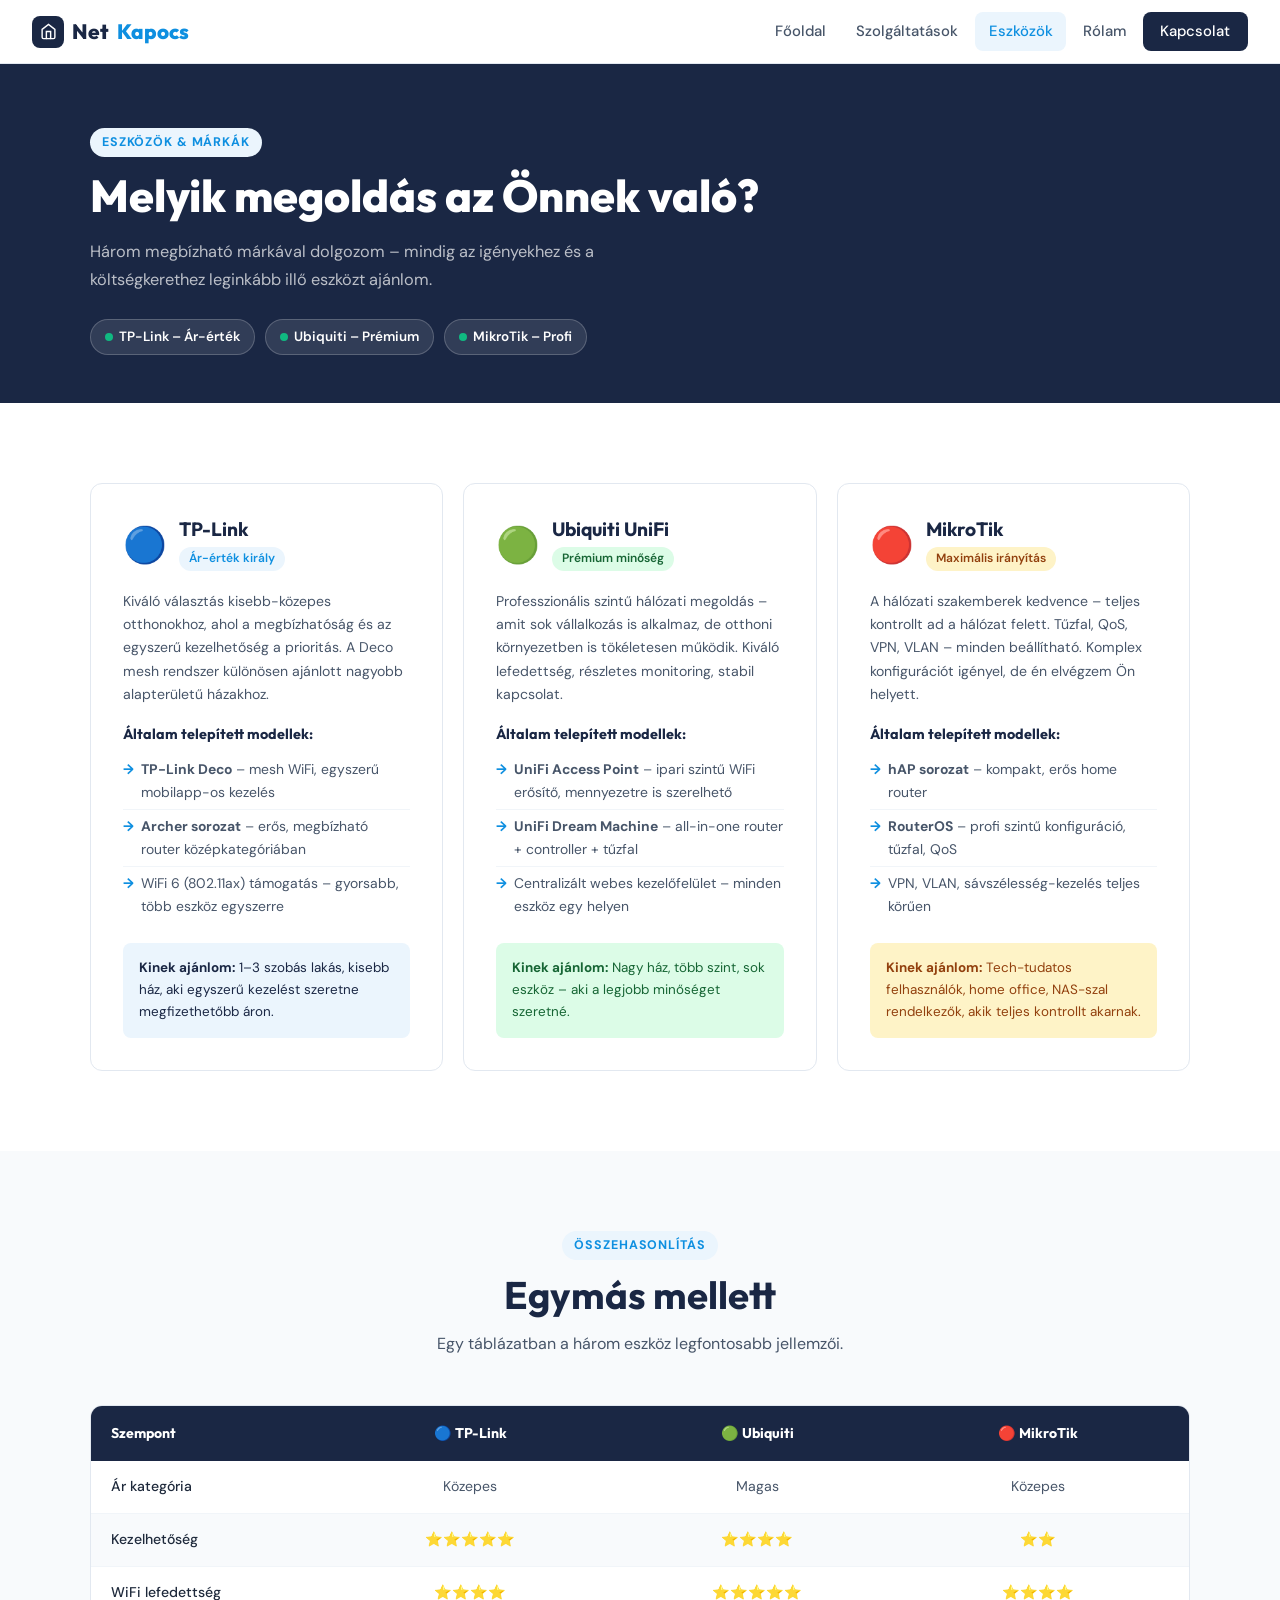
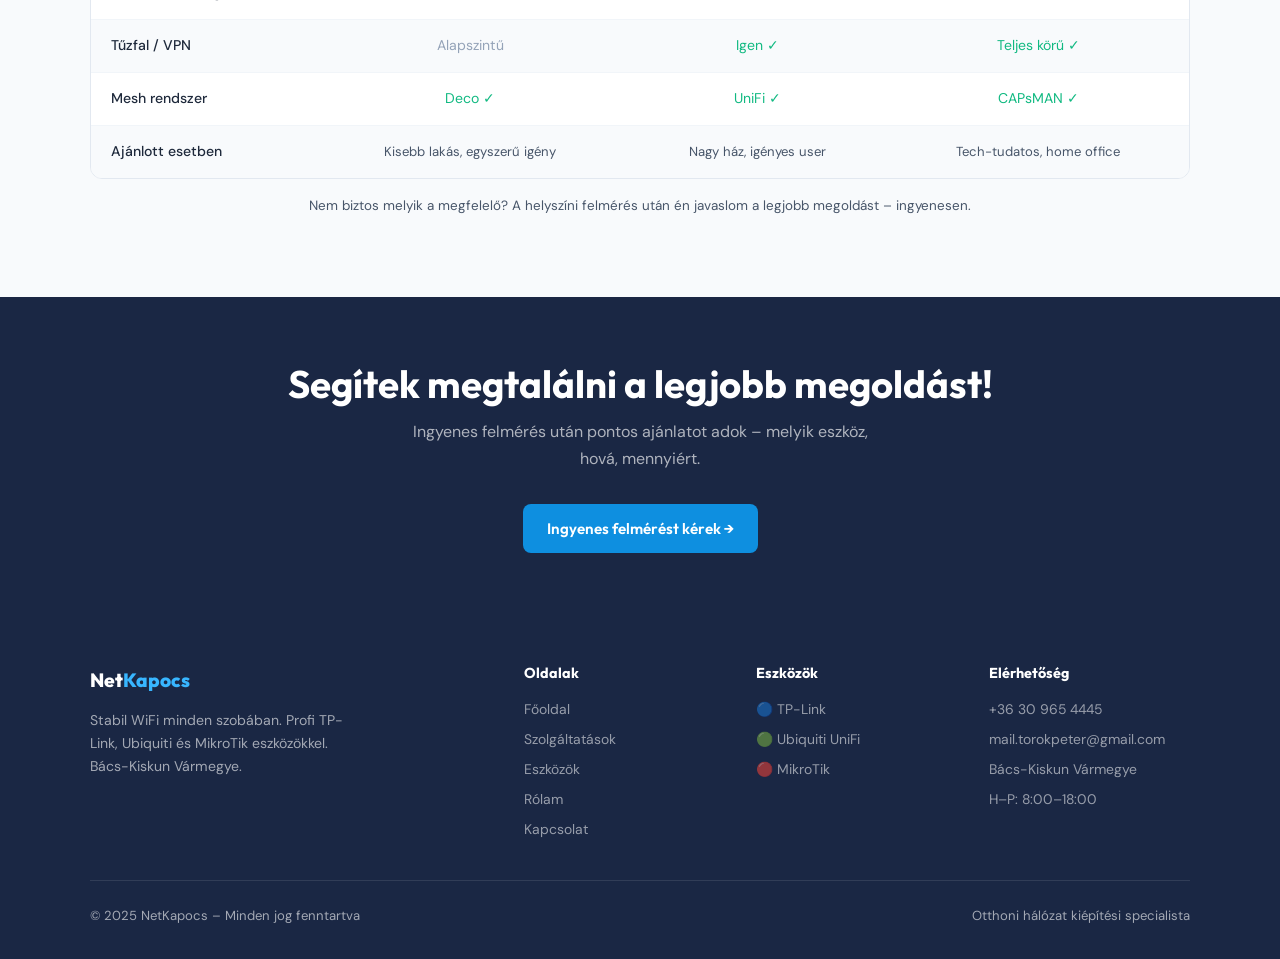
==== eszkozok.html @ ad544e4f "new file:   eszkozok.html 	modified:   index.html 	new file:   kapcsolat.html 	new file:   rolam.htm" ====
<!DOCTYPE html>
<html lang="hu">
<head>
<meta charset="UTF-8">
<meta name="viewport" content="width=device-width, initial-scale=1.0">
<title>Eszközök – NetKapocs</title>
<link rel="preconnect" href="https://fonts.googleapis.com">
<link href="https://fonts.googleapis.com/css2?family=Outfit:wght@400;500;600;700;800&family=DM+Sans:ital,wght@0,400;0,500;1,400&display=swap" rel="stylesheet">
<link rel="stylesheet" href="style.css">
</head>
<body>

<!-- NAVBAR -->
<nav id="mainNav">
  <a class="logo" href="index.html">
    <div class="logo-icon">
      <svg viewBox="0 0 24 24"><path d="M3 9l9-7 9 7v11a2 2 0 01-2 2H5a2 2 0 01-2-2z"/><polyline points="9 22 9 12 15 12 15 22"/></svg>
    </div>
    Net<span>Kapocs</span>
  </a>
  <ul class="nav-links" id="navLinks">
    <li><a href="index.html">Főoldal</a></li>
    <li><a href="szolgaltatasok.html">Szolgáltatások</a></li>
    <li><a href="eszkozok.html" class="active">Eszközök</a></li>
    <li><a href="rolam.html">Rólam</a></li>
    <li><a href="kapcsolat.html" class="nav-cta">Kapcsolat</a></li>
  </ul>
  <button class="hamburger" id="hamburger" onclick="toggleMenu()" aria-label="Menü">
    <span></span><span></span><span></span>
  </button>
</nav>

<!-- PAGE HEADER -->
<div style="background:var(--navy);color:white;padding:4rem 2rem 3rem">
  <div style="max-width:1100px;margin:0 auto">
    <div class="section-tag" style="margin-bottom:.8rem">Eszközök &amp; márkák</div>
    <h1 style="color:white;font-size:clamp(2rem,4vw,2.8rem);font-weight:800;margin-bottom:.9rem">Melyik megoldás az Önnek való?</h1>
    <p style="color:rgba(255,255,255,0.7);max-width:580px;font-size:1.02rem;line-height:1.75">Három megbízható márkával dolgozom – mindig az igényekhez és a költségkerethez leginkább illő eszközt ajánlom.</p>
    <div style="display:flex;gap:10px;flex-wrap:wrap;margin-top:1.5rem">
      <div style="display:inline-flex;align-items:center;gap:6px;background:rgba(255,255,255,0.1);border:1px solid rgba(255,255,255,0.2);color:white;font-size:.84rem;font-weight:600;padding:6px 14px;border-radius:100px">
        <span style="width:8px;height:8px;background:#10B981;border-radius:50%;display:inline-block"></span>TP-Link – Ár-érték
      </div>
      <div style="display:inline-flex;align-items:center;gap:6px;background:rgba(255,255,255,0.1);border:1px solid rgba(255,255,255,0.2);color:white;font-size:.84rem;font-weight:600;padding:6px 14px;border-radius:100px">
        <span style="width:8px;height:8px;background:#10B981;border-radius:50%;display:inline-block"></span>Ubiquiti – Prémium
      </div>
      <div style="display:inline-flex;align-items:center;gap:6px;background:rgba(255,255,255,0.1);border:1px solid rgba(255,255,255,0.2);color:white;font-size:.84rem;font-weight:600;padding:6px 14px;border-radius:100px">
        <span style="width:8px;height:8px;background:#10B981;border-radius:50%;display:inline-block"></span>MikroTik – Profi
      </div>
    </div>
  </div>
</div>

<!-- DEVICE CARDS -->
<section class="section section-alt">
  <div class="section-inner">
    <div class="expertise-grid">

      <!-- TP-LINK -->
      <div style="background:white;border:1.5px solid var(--gray-200);border-radius:var(--radius);padding:2rem;transition:all .2s">
        <div style="display:flex;align-items:center;gap:12px;margin-bottom:1rem">
          <div style="font-size:2.2rem">🔵</div>
          <div>
            <h3 style="font-size:1.2rem;margin-bottom:3px">TP-Link</h3>
            <span class="badge badge-blue">Ár-érték király</span>
          </div>
        </div>
        <p style="font-size:.88rem;color:var(--gray-600);line-height:1.65;margin-bottom:1.25rem">Kiváló választás kisebb-közepes otthonokhoz, ahol a megbízhatóság és az egyszerű kezelhetőség a prioritás. A Deco mesh rendszer különösen ajánlott nagyobb alapterületű házakhoz.</p>
        <h4 style="font-size:.9rem;margin-bottom:.6rem;color:var(--navy)">Általam telepített modellek:</h4>
        <ul class="detail-list">
          <li><strong>TP-Link Deco</strong> – mesh WiFi, egyszerű mobilapp-os kezelés</li>
          <li><strong>Archer sorozat</strong> – erős, megbízható router középkategóriában</li>
          <li>WiFi 6 (802.11ax) támogatás – gyorsabb, több eszköz egyszerre</li>
        </ul>
        <div style="margin-top:1.25rem;background:var(--blue-pale);border-radius:8px;padding:.9rem 1rem;font-size:.84rem;color:var(--navy)">
          <strong>Kinek ajánlom:</strong> 1–3 szobás lakás, kisebb ház, aki egyszerű kezelést szeretne megfizethetőbb áron.
        </div>
      </div>

      <!-- UBIQUITI -->
      <div style="background:white;border:1.5px solid var(--gray-200);border-radius:var(--radius);padding:2rem;transition:all .2s">
        <div style="display:flex;align-items:center;gap:12px;margin-bottom:1rem">
          <div style="font-size:2.2rem">🟢</div>
          <div>
            <h3 style="font-size:1.2rem;margin-bottom:3px">Ubiquiti UniFi</h3>
            <span class="badge badge-green">Prémium minőség</span>
          </div>
        </div>
        <p style="font-size:.88rem;color:var(--gray-600);line-height:1.65;margin-bottom:1.25rem">Professzionális szintű hálózati megoldás – amit sok vállalkozás is alkalmaz, de otthoni környezetben is tökéletesen működik. Kiváló lefedettség, részletes monitoring, stabil kapcsolat.</p>
        <h4 style="font-size:.9rem;margin-bottom:.6rem;color:var(--navy)">Általam telepített modellek:</h4>
        <ul class="detail-list">
          <li><strong>UniFi Access Point</strong> – ipari szintű WiFi erősítő, mennyezetre is szerelhető</li>
          <li><strong>UniFi Dream Machine</strong> – all-in-one router + controller + tűzfal</li>
          <li>Centralizált webes kezelőfelület – minden eszköz egy helyen</li>
        </ul>
        <div style="margin-top:1.25rem;background:#DCFCE7;border-radius:8px;padding:.9rem 1rem;font-size:.84rem;color:#166534">
          <strong>Kinek ajánlom:</strong> Nagy ház, több szint, sok eszköz – aki a legjobb minőséget szeretné.
        </div>
      </div>

      <!-- MIKROTIK -->
      <div style="background:white;border:1.5px solid var(--gray-200);border-radius:var(--radius);padding:2rem;transition:all .2s">
        <div style="display:flex;align-items:center;gap:12px;margin-bottom:1rem">
          <div style="font-size:2.2rem">🔴</div>
          <div>
            <h3 style="font-size:1.2rem;margin-bottom:3px">MikroTik</h3>
            <span class="badge badge-orange">Maximális irányítás</span>
          </div>
        </div>
        <p style="font-size:.88rem;color:var(--gray-600);line-height:1.65;margin-bottom:1.25rem">A hálózati szakemberek kedvence – teljes kontrollt ad a hálózat felett. Tűzfal, QoS, VPN, VLAN – minden beállítható. Komplex konfigurációt igényel, de én elvégzem Ön helyett.</p>
        <h4 style="font-size:.9rem;margin-bottom:.6rem;color:var(--navy)">Általam telepített modellek:</h4>
        <ul class="detail-list">
          <li><strong>hAP sorozat</strong> – kompakt, erős home router</li>
          <li><strong>RouterOS</strong> – profi szintű konfiguráció, tűzfal, QoS</li>
          <li>VPN, VLAN, sávszélesség-kezelés teljes körűen</li>
        </ul>
        <div style="margin-top:1.25rem;background:#FEF3C7;border-radius:8px;padding:.9rem 1rem;font-size:.84rem;color:#92400E">
          <strong>Kinek ajánlom:</strong> Tech-tudatos felhasználók, home office, NAS-szal rendelkezők, akik teljes kontrollt akarnak.
        </div>
      </div>

    </div>
  </div>
</section>

<!-- COMPARISON TABLE -->
<section class="section">
  <div class="section-inner">
    <div class="section-header">
      <div class="section-tag">Összehasonlítás</div>
      <h2>Egymás mellett</h2>
      <p>Egy táblázatban a három eszköz legfontosabb jellemzői.</p>
    </div>
    <div class="table-wrap" style="background:white;border:1px solid var(--gray-200);border-radius:var(--radius);overflow:hidden">
      <table style="width:100%;border-collapse:collapse;font-size:.88rem;min-width:520px">
        <thead>
          <tr style="background:var(--navy);color:white">
            <th style="padding:1rem 1.25rem;text-align:left;font-family:'Outfit',sans-serif">Szempont</th>
            <th style="padding:1rem 1.25rem;text-align:center;font-family:'Outfit',sans-serif">🔵 TP-Link</th>
            <th style="padding:1rem 1.25rem;text-align:center;font-family:'Outfit',sans-serif">🟢 Ubiquiti</th>
            <th style="padding:1rem 1.25rem;text-align:center;font-family:'Outfit',sans-serif">🔴 MikroTik</th>
          </tr>
        </thead>
        <tbody>
          <tr style="border-bottom:1px solid var(--gray-100)">
            <td style="padding:.9rem 1.25rem;font-weight:500;color:var(--gray-800)">Ár kategória</td>
            <td style="padding:.9rem 1.25rem;text-align:center;color:var(--gray-600)">Közepes</td>
            <td style="padding:.9rem 1.25rem;text-align:center;color:var(--gray-600)">Magas</td>
            <td style="padding:.9rem 1.25rem;text-align:center;color:var(--gray-600)">Közepes</td>
          </tr>
          <tr style="border-bottom:1px solid var(--gray-100);background:var(--gray-50)">
            <td style="padding:.9rem 1.25rem;font-weight:500;color:var(--gray-800)">Kezelhetőség</td>
            <td style="padding:.9rem 1.25rem;text-align:center">⭐⭐⭐⭐⭐</td>
            <td style="padding:.9rem 1.25rem;text-align:center">⭐⭐⭐⭐</td>
            <td style="padding:.9rem 1.25rem;text-align:center">⭐⭐</td>
          </tr>
          <tr style="border-bottom:1px solid var(--gray-100)">
            <td style="padding:.9rem 1.25rem;font-weight:500;color:var(--gray-800)">WiFi lefedettség</td>
            <td style="padding:.9rem 1.25rem;text-align:center">⭐⭐⭐⭐</td>
            <td style="padding:.9rem 1.25rem;text-align:center">⭐⭐⭐⭐⭐</td>
            <td style="padding:.9rem 1.25rem;text-align:center">⭐⭐⭐⭐</td>
          </tr>
          <tr style="border-bottom:1px solid var(--gray-100);background:var(--gray-50)">
            <td style="padding:.9rem 1.25rem;font-weight:500;color:var(--gray-800)">Tűzfal / VPN</td>
            <td style="padding:.9rem 1.25rem;text-align:center;color:var(--gray-400)">Alapszintű</td>
            <td style="padding:.9rem 1.25rem;text-align:center;color:var(--green)">Igen ✓</td>
            <td style="padding:.9rem 1.25rem;text-align:center;color:var(--green)">Teljes körű ✓</td>
          </tr>
          <tr style="border-bottom:1px solid var(--gray-100)">
            <td style="padding:.9rem 1.25rem;font-weight:500;color:var(--gray-800)">Mesh rendszer</td>
            <td style="padding:.9rem 1.25rem;text-align:center;color:var(--green)">Deco ✓</td>
            <td style="padding:.9rem 1.25rem;text-align:center;color:var(--green)">UniFi ✓</td>
            <td style="padding:.9rem 1.25rem;text-align:center;color:var(--green)">CAPsMAN ✓</td>
          </tr>
          <tr style="background:var(--gray-50)">
            <td style="padding:.9rem 1.25rem;font-weight:500;color:var(--gray-800)">Ajánlott esetben</td>
            <td style="padding:.9rem 1.25rem;text-align:center;font-size:.82rem;color:var(--gray-600)">Kisebb lakás, egyszerű igény</td>
            <td style="padding:.9rem 1.25rem;text-align:center;font-size:.82rem;color:var(--gray-600)">Nagy ház, igényes user</td>
            <td style="padding:.9rem 1.25rem;text-align:center;font-size:.82rem;color:var(--gray-600)">Tech-tudatos, home office</td>
          </tr>
        </tbody>
      </table>
    </div>
    <p style="text-align:center;margin-top:1rem;font-size:.84rem;color:var(--gray-600)">Nem biztos melyik a megfelelő? A helyszíni felmérés után én javaslom a legjobb megoldást – ingyenesen.</p>
  </div>
</section>

<!-- CTA -->
<div class="cta-banner">
  <h2>Segítek megtalálni a legjobb megoldást!</h2>
  <p>Ingyenes felmérés után pontos ajánlatot adok – melyik eszköz, hová, mennyiért.</p>
  <a href="kapcsolat.html" class="btn btn-primary">Ingyenes felmérést kérek →</a>
</div>

<!-- FOOTER -->
<footer>
  <div class="footer-inner">
    <div>
      <div class="footer-logo">Net<span>Kapocs</span></div>
      <div class="footer-desc">Stabil WiFi minden szobában. Profi TP-Link, Ubiquiti és MikroTik eszközökkel. Bács-Kiskun Vármegye.</div>
    </div>
    <div class="footer-col">
      <h4>Oldalak</h4>
      <a href="index.html">Főoldal</a>
      <a href="szolgaltatasok.html">Szolgáltatások</a>
      <a href="eszkozok.html">Eszközök</a>
      <a href="rolam.html">Rólam</a>
      <a href="kapcsolat.html">Kapcsolat</a>
    </div>
    <div class="footer-col">
      <h4>Eszközök</h4>
      <a href="eszkozok.html">🔵 TP-Link</a>
      <a href="eszkozok.html">🟢 Ubiquiti UniFi</a>
      <a href="eszkozok.html">🔴 MikroTik</a>
    </div>
    <div class="footer-col">
      <h4>Elérhetőség</h4>
      <a href="tel:+36309654445">+36 30 965 4445</a>
      <a href="mailto:mail.torokpeter@gmail.com">mail.torokpeter@gmail.com</a>
      <a>Bács-Kiskun Vármegye</a>
      <a>H–P: 8:00–18:00</a>
    </div>
  </div>
  <div class="footer-bottom">
    <span>© 2025 NetKapocs – Minden jog fenntartva</span>
    <span>Otthoni hálózat kiépítési specialista</span>
  </div>
</footer>

<script>
function toggleMenu() {
  const nav = document.getElementById('navLinks');
  const btn = document.getElementById('hamburger');
  nav.classList.toggle('open');
  btn.classList.toggle('open');
}
document.addEventListener('click', function(e) {
  const nav = document.getElementById('navLinks');
  const btn = document.getElementById('hamburger');
  if (!nav.contains(e.target) && !btn.contains(e.target)) {
    nav.classList.remove('open');
    btn.classList.remove('open');
  }
});
</script>
</body>
</html>
---- style.css ----
*, *::before, *::after { box-sizing: border-box; margin: 0; padding: 0; }

:root {
  --navy: #1A2744;
  --navy-light: #243354;
  --blue: #0E8FE0;
  --blue-light: #38B6FF;
  --blue-pale: #EBF5FD;
  --gray-50: #F8FAFC;
  --gray-100: #F1F5F9;
  --gray-200: #E2E8F0;
  --gray-400: #94A3B8;
  --gray-600: #475569;
  --gray-800: #1E293B;
  --white: #FFFFFF;
  --green: #10B981;
  --orange: #F59E0B;
  --radius: 12px;
  --radius-sm: 8px;
  --shadow: 0 4px 24px rgba(26,39,68,0.08);
  --shadow-card: 0 2px 12px rgba(26,39,68,0.06);
}

html { scroll-behavior: smooth; }

body {
  font-family: 'DM Sans', sans-serif;
  background: var(--gray-50);
  color: var(--gray-800);
  line-height: 1.65;
  font-size: 16px;
}

h1, h2, h3, h4, h5 {
  font-family: 'Outfit', sans-serif;
  line-height: 1.2;
  color: var(--navy);
}

/* ---- NAVBAR ---- */
nav {
  position: sticky;
  top: 0;
  z-index: 100;
  background: rgba(255,255,255,0.97);
  backdrop-filter: blur(12px);
  border-bottom: 1px solid var(--gray-200);
  padding: 0 2rem;
  height: 64px;
  display: flex;
  align-items: center;
  justify-content: space-between;
}

.logo {
  font-family: 'Outfit', sans-serif;
  font-weight: 800;
  font-size: 1.3rem;
  color: var(--navy);
  cursor: pointer;
  display: flex;
  align-items: center;
  gap: 8px;
  text-decoration: none;
}

.logo-icon {
  width: 32px; height: 32px;
  background: var(--navy);
  border-radius: 8px;
  display: flex; align-items: center; justify-content: center;
  flex-shrink: 0;
}

.logo-icon svg { width: 17px; height: 17px; fill: none; stroke: white; stroke-width: 2; stroke-linecap: round; }
.logo span { color: var(--blue); }

.nav-links {
  display: flex;
  align-items: center;
  gap: 0.2rem;
  list-style: none;
}

.nav-links a {
  text-decoration: none;
  color: var(--gray-600);
  font-size: 0.93rem;
  font-weight: 500;
  padding: 0.45rem 0.85rem;
  border-radius: var(--radius-sm);
  transition: all 0.15s;
  cursor: pointer;
  display: block;
}

.nav-links a:hover { color: var(--navy); background: var(--gray-100); }
.nav-links a.active { color: var(--blue); background: var(--blue-pale); }
.nav-cta { background: var(--navy) !important; color: white !important; padding: 0.45rem 1.1rem !important; border-radius: var(--radius-sm) !important; }
.nav-cta:hover { background: var(--navy-light) !important; }

.hamburger { display: none; background: none; border: none; cursor: pointer; padding: 8px; z-index: 101; }
.hamburger span { display: block; width: 22px; height: 2px; background: var(--navy); margin: 5px 0; border-radius: 2px; transition: all 0.3s; }
.hamburger.open span:nth-child(1) { transform: translateY(7px) rotate(45deg); }
.hamburger.open span:nth-child(2) { opacity: 0; }
.hamburger.open span:nth-child(3) { transform: translateY(-7px) rotate(-45deg); }

/* ---- BUTTONS ---- */
.btn {
  display: inline-flex;
  align-items: center;
  gap: 8px;
  padding: 0.75rem 1.5rem;
  border-radius: var(--radius-sm);
  font-family: 'Outfit', sans-serif;
  font-weight: 600;
  font-size: 0.95rem;
  cursor: pointer;
  text-decoration: none;
  transition: all 0.18s;
  border: none;
}
.btn-primary { background: var(--blue); color: white; }
.btn-primary:hover { background: #0b7cc4; transform: translateY(-1px); }
.btn-outline { background: transparent; color: white; border: 1.5px solid rgba(255,255,255,0.35); }
.btn-outline:hover { background: rgba(255,255,255,0.08); border-color: rgba(255,255,255,0.6); }
.btn-dark { background: var(--navy); color: white; }
.btn-dark:hover { background: var(--navy-light); }

/* ---- SECTION ---- */
.section { padding: 5rem 2rem; }
.section-inner { max-width: 1100px; margin: 0 auto; }
.section-alt { background: white; }

.section-header { text-align: center; margin-bottom: 3rem; }
.section-tag {
  display: inline-block;
  background: var(--blue-pale);
  color: var(--blue);
  font-size: 0.78rem;
  font-weight: 700;
  letter-spacing: 0.07em;
  text-transform: uppercase;
  padding: 4px 12px;
  border-radius: 100px;
  margin-bottom: 0.75rem;
}
.section-header h2 { font-size: clamp(1.8rem, 3vw, 2.4rem); font-weight: 700; margin-bottom: 0.75rem; }
.section-header p { color: var(--gray-600); max-width: 560px; margin: 0 auto; line-height: 1.7; }

/* ---- BADGES ---- */
.badge {
  display: inline-flex;
  align-items: center;
  padding: 2px 10px;
  border-radius: 100px;
  font-size: 0.75rem;
  font-weight: 600;
}
.badge-blue { background: var(--blue-pale); color: var(--blue); }
.badge-green { background: #DCFCE7; color: #166534; }
.badge-orange { background: #FEF3C7; color: #92400E; }
.badge-navy { background: #EEF2FF; color: var(--navy); }

/* ---- DETAIL LIST ---- */
.detail-list { list-style: none; }
.detail-list li {
  font-size: 0.87rem;
  color: var(--gray-600);
  padding: 5px 0;
  padding-left: 18px;
  position: relative;
  border-bottom: 1px solid var(--gray-100);
}
.detail-list li:last-child { border-bottom: none; }
.detail-list li::before { content: '→'; position: absolute; left: 0; color: var(--blue); font-weight: 700; }

/* ---- FAQ ---- */
.faq-list { max-width: 760px; margin: 0 auto; }
.faq-item {
  background: white;
  border: 1px solid var(--gray-200);
  border-radius: var(--radius);
  margin-bottom: 10px;
  overflow: hidden;
}
.faq-q {
  width: 100%;
  padding: 1.1rem 1.25rem;
  background: none;
  border: none;
  text-align: left;
  font-family: 'Outfit', sans-serif;
  font-size: 1rem;
  font-weight: 600;
  color: var(--navy);
  cursor: pointer;
  display: flex;
  justify-content: space-between;
  align-items: center;
  gap: 12px;
}
.faq-q:hover { background: var(--gray-50); }
.faq-icon { width: 20px; height: 20px; flex-shrink: 0; stroke: var(--blue); fill: none; stroke-width: 2.5; stroke-linecap: round; transition: transform 0.2s; }
.faq-item.open .faq-icon { transform: rotate(45deg); }
.faq-a {
  display: none;
  padding: 0 1.25rem 1.1rem;
  color: var(--gray-600);
  font-size: 0.9rem;
  line-height: 1.7;
  border-top: 1px solid var(--gray-100);
  padding-top: 0.9rem;
}
.faq-item.open .faq-a { display: block; }

/* ---- CTA BANNER ---- */
.cta-banner {
  background: var(--navy);
  padding: 4rem 2rem;
  text-align: center;
}
.cta-banner h2 { color: white; font-size: clamp(1.6rem, 3vw, 2.4rem); margin-bottom: 0.75rem; }
.cta-banner p { color: rgba(255,255,255,0.65); max-width: 480px; margin: 0 auto 2rem; }

/* ---- FOOTER ---- */
footer {
  background: var(--navy);
  color: rgba(255,255,255,0.6);
  padding: 3rem 2rem 2rem;
}
.footer-inner {
  max-width: 1100px;
  margin: 0 auto;
  display: grid;
  grid-template-columns: 2fr 1fr 1fr 1fr;
  gap: 2rem;
  margin-bottom: 2rem;
}
.footer-logo { color: white; font-family: 'Outfit', sans-serif; font-weight: 800; font-size: 1.2rem; margin-bottom: 0.75rem; }
.footer-logo span { color: var(--blue-light); }
.footer-desc { font-size: 0.88rem; line-height: 1.65; max-width: 280px; }
.footer-col h4 { color: white; font-family: 'Outfit', sans-serif; font-size: 0.9rem; font-weight: 700; margin-bottom: 1rem; }
.footer-col a { display: block; color: rgba(255,255,255,0.55); font-size: 0.87rem; text-decoration: none; margin-bottom: 7px; cursor: pointer; transition: color 0.15s; }
.footer-col a:hover { color: white; }
.footer-bottom {
  max-width: 1100px;
  margin: 0 auto;
  padding-top: 1.5rem;
  border-top: 1px solid rgba(255,255,255,0.1);
  display: flex;
  justify-content: space-between;
  align-items: center;
  font-size: 0.82rem;
}

/* ---- AVAILABLE DOT ---- */
@keyframes pulse { 0%, 100% { opacity: 1; } 50% { opacity: 0.4; } }
@keyframes fadeIn { from { opacity: 0; transform: translateY(8px); } to { opacity: 1; transform: translateY(0); } }

/* ---- REVIEWS ---- */
.reviews-grid {
  display: grid;
  grid-template-columns: repeat(3, 1fr);
  gap: 1.5rem;
}
.review-card {
  background: white;
  border: 1px solid var(--gray-200);
  border-radius: var(--radius);
  padding: 1.75rem;
  transition: all 0.2s;
  display: flex;
  flex-direction: column;
  gap: 1rem;
}
.review-card:hover { border-color: var(--blue); box-shadow: var(--shadow-card); transform: translateY(-2px); }
.review-stars { color: #F59E0B; font-size: 1.1rem; letter-spacing: 2px; }
.review-text { color: var(--gray-600); font-size: 0.92rem; line-height: 1.7; flex: 1; }
.review-author { display: flex; align-items: center; gap: 12px; }
.review-avatar {
  width: 42px; height: 42px;
  border-radius: 50%;
  background: var(--navy);
  display: flex; align-items: center; justify-content: center;
  font-family: 'Outfit', sans-serif;
  font-weight: 800;
  font-size: 1rem;
  color: var(--blue-light);
  flex-shrink: 0;
}
.review-name { font-weight: 700; font-size: 0.92rem; color: var(--navy); }
.review-location { font-size: 0.8rem; color: var(--gray-400); }
.review-tag { font-size: 0.75rem; margin-top: 4px; }

/* ---- TABLE WRAPPER ---- */
.table-wrap { overflow-x: auto; -webkit-overflow-scrolling: touch; border-radius: var(--radius); }
.table-wrap table { min-width: 520px; }

/* ---- EXPERTISE GRID ---- */
.expertise-grid {
  display: grid;
  grid-template-columns: repeat(auto-fit, minmax(280px, 1fr));
  gap: 1.25rem;
}

/* ====================================================
   RESPONSIVE – TABLET (≤ 1024px)
   ==================================================== */
@media (max-width: 1024px) {
  .reviews-grid { grid-template-columns: repeat(2, 1fr); }
  .footer-inner { grid-template-columns: 1fr 1fr; gap: 1.75rem; }
}

/* ====================================================
   RESPONSIVE – TABLET (≤ 768px)
   ==================================================== */
@media (max-width: 768px) {
  /* NAVBAR */
  .nav-links {
    display: none;
    position: fixed;
    top: 64px; left: 0; right: 0;
    background: white;
    border-bottom: 2px solid var(--gray-200);
    padding: 1rem;
    flex-direction: column;
    gap: 4px;
    box-shadow: 0 8px 24px rgba(26,39,68,0.12);
    z-index: 99;
  }
  .nav-links.open { display: flex; }
  .nav-links li { width: 100%; }
  .nav-links a { padding: 0.7rem 1rem; font-size: 1rem; }
  .hamburger { display: block; }
  nav { position: sticky; }

  /* HERO */
  .hero-grid { grid-template-columns: 1fr !important; gap: 2rem !important; }
  .hero-cards { display: none !important; }
  .hero-content h1 { font-size: clamp(1.9rem, 7vw, 2.8rem) !important; }

  /* STATS */
  .stats-grid { grid-template-columns: repeat(2, 1fr) !important; }

  /* PROCESS STEPS */
  .process-steps { grid-template-columns: 1fr 1fr !important; gap: 1px !important; }

  /* SERVICES 2-COL */
  .services-2col { grid-template-columns: 1fr !important; }

  /* ABOUT HEADER */
  .about-header-grid { grid-template-columns: 1fr !important; gap: 1.5rem !important; }
  .about-avatar { align-items: row !important; flex-direction: row !important; gap: 16px !important; }
  .about-skills-grid { grid-template-columns: 1fr !important; }

  /* CONTACT */
  .contact-grid { grid-template-columns: 1fr !important; gap: 2rem !important; }

  /* FOOTER */
  .footer-inner { grid-template-columns: 1fr 1fr; gap: 1.5rem; }
  .footer-bottom { flex-direction: column; gap: 8px; text-align: center; }

  /* REVIEWS */
  .reviews-grid { grid-template-columns: 1fr; }

  /* SECTION PADDING */
  .section { padding: 3.5rem 1.25rem; }
  .cta-banner { padding: 3rem 1.25rem; }
}

/* ====================================================
   RESPONSIVE – MOBILE (≤ 480px)
   ==================================================== */
@media (max-width: 480px) {
  nav { padding: 0 1rem; }

  /* HERO */
  .hero-section { padding: 3.5rem 1.25rem 3rem !important; }
  .hero-badges { flex-direction: column !important; gap: 6px !important; }

  /* STATS */
  .stats-grid { grid-template-columns: repeat(2, 1fr) !important; }
  .stats-bar { padding: 1.25rem 1rem !important; }

  /* BRANDS */
  .brands-flex { gap: 0.75rem !important; }
  .brand-card { min-width: 140px !important; padding: 1rem 1.25rem !important; }

  /* PROCESS */
  .process-steps { grid-template-columns: 1fr !important; }

  /* DEVICES */
  .expertise-grid { grid-template-columns: 1fr; }

  /* FOOTER */
  .footer-inner { grid-template-columns: 1fr; }
  .footer-desc { max-width: 100%; }

  /* BUTTONS */
  .btn { padding: 0.7rem 1.2rem; font-size: 0.9rem; }
  .hero-buttons { flex-direction: column !important; gap: 10px !important; }
  .hero-buttons .btn { width: 100%; justify-content: center; }

  /* SECTION */
  .section { padding: 3rem 1rem; }
  .cta-banner { padding: 2.5rem 1rem; }

  /* REVIEWS */
  .reviews-grid { grid-template-columns: 1fr; }
}
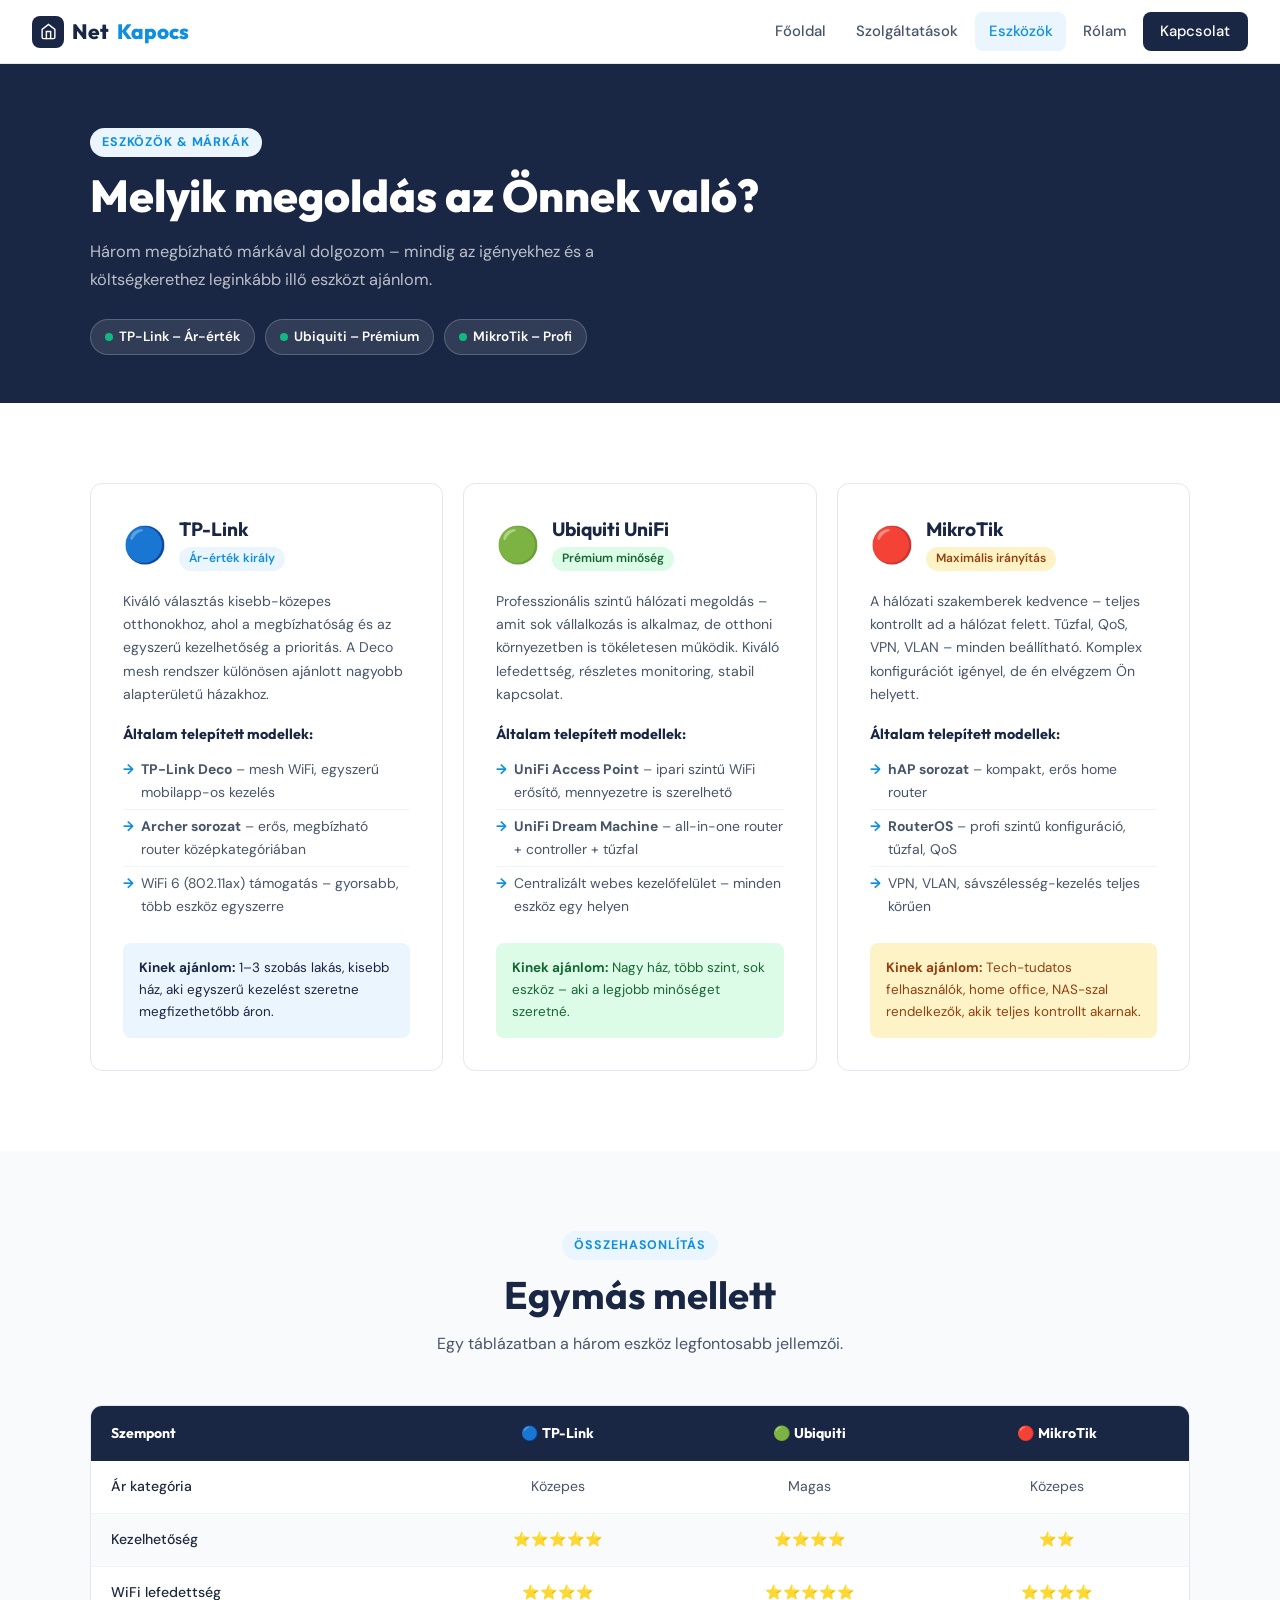
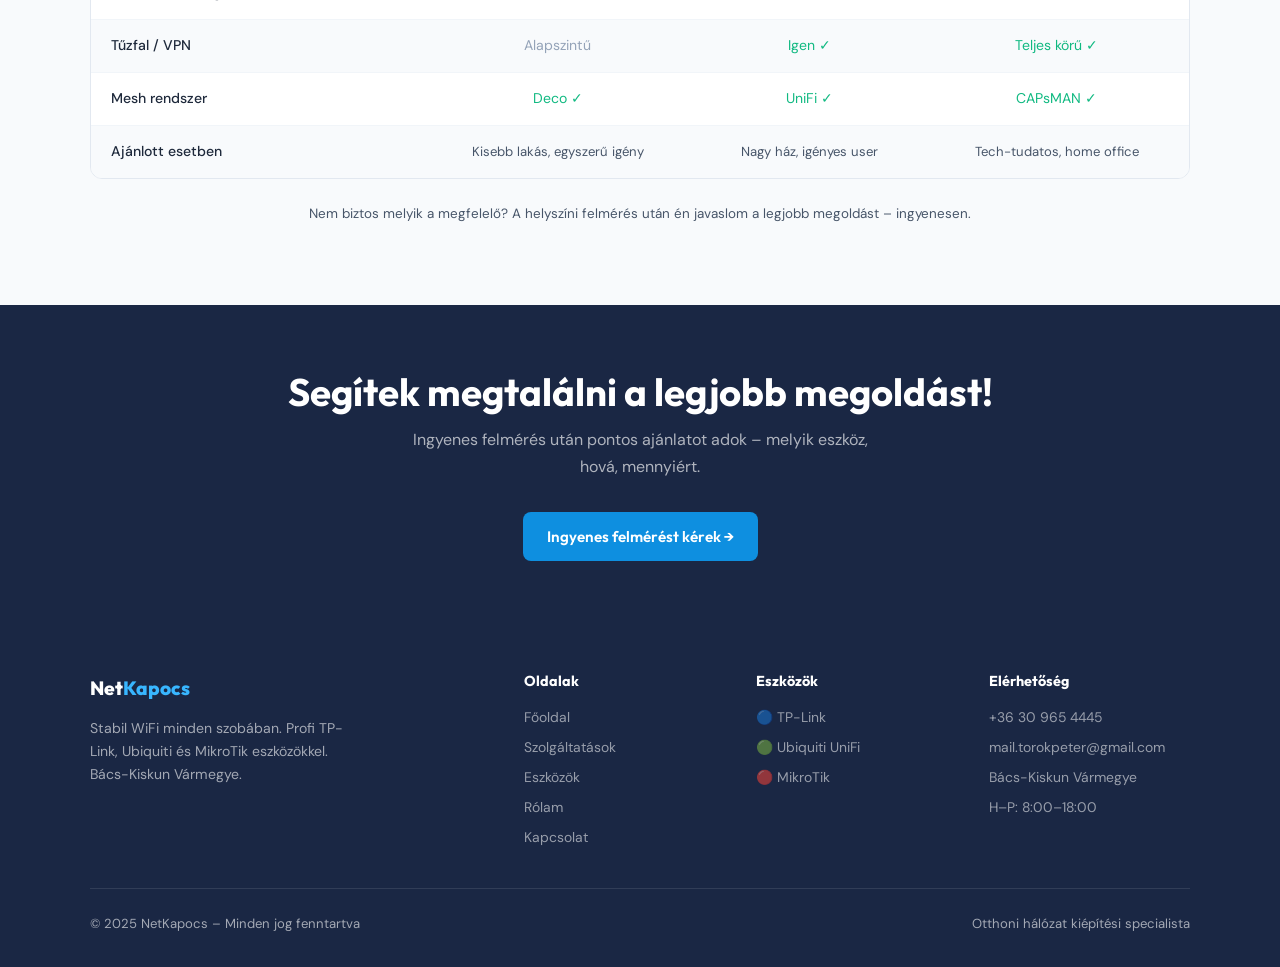
==== commit 0f46915f: "modified:   eszkozok.html" ====
--- a/eszkozok.html
+++ b/eszkozok.html
@@ -130,59 +130,179 @@
       <h2>Egymás mellett</h2>
       <p>Egy táblázatban a három eszköz legfontosabb jellemzői.</p>
     </div>
-    <div class="table-wrap" style="background:white;border:1px solid var(--gray-200);border-radius:var(--radius);overflow:hidden">
-      <table style="width:100%;border-collapse:collapse;font-size:.88rem;min-width:520px">
-        <thead>
-          <tr style="background:var(--navy);color:white">
-            <th style="padding:1rem 1.25rem;text-align:left;font-family:'Outfit',sans-serif">Szempont</th>
-            <th style="padding:1rem 1.25rem;text-align:center;font-family:'Outfit',sans-serif">🔵 TP-Link</th>
-            <th style="padding:1rem 1.25rem;text-align:center;font-family:'Outfit',sans-serif">🟢 Ubiquiti</th>
-            <th style="padding:1rem 1.25rem;text-align:center;font-family:'Outfit',sans-serif">🔴 MikroTik</th>
-          </tr>
-        </thead>
-        <tbody>
-          <tr style="border-bottom:1px solid var(--gray-100)">
-            <td style="padding:.9rem 1.25rem;font-weight:500;color:var(--gray-800)">Ár kategória</td>
-            <td style="padding:.9rem 1.25rem;text-align:center;color:var(--gray-600)">Közepes</td>
-            <td style="padding:.9rem 1.25rem;text-align:center;color:var(--gray-600)">Magas</td>
-            <td style="padding:.9rem 1.25rem;text-align:center;color:var(--gray-600)">Közepes</td>
-          </tr>
-          <tr style="border-bottom:1px solid var(--gray-100);background:var(--gray-50)">
-            <td style="padding:.9rem 1.25rem;font-weight:500;color:var(--gray-800)">Kezelhetőség</td>
-            <td style="padding:.9rem 1.25rem;text-align:center">⭐⭐⭐⭐⭐</td>
-            <td style="padding:.9rem 1.25rem;text-align:center">⭐⭐⭐⭐</td>
-            <td style="padding:.9rem 1.25rem;text-align:center">⭐⭐</td>
-          </tr>
-          <tr style="border-bottom:1px solid var(--gray-100)">
-            <td style="padding:.9rem 1.25rem;font-weight:500;color:var(--gray-800)">WiFi lefedettség</td>
-            <td style="padding:.9rem 1.25rem;text-align:center">⭐⭐⭐⭐</td>
-            <td style="padding:.9rem 1.25rem;text-align:center">⭐⭐⭐⭐⭐</td>
-            <td style="padding:.9rem 1.25rem;text-align:center">⭐⭐⭐⭐</td>
-          </tr>
-          <tr style="border-bottom:1px solid var(--gray-100);background:var(--gray-50)">
-            <td style="padding:.9rem 1.25rem;font-weight:500;color:var(--gray-800)">Tűzfal / VPN</td>
-            <td style="padding:.9rem 1.25rem;text-align:center;color:var(--gray-400)">Alapszintű</td>
-            <td style="padding:.9rem 1.25rem;text-align:center;color:var(--green)">Igen ✓</td>
-            <td style="padding:.9rem 1.25rem;text-align:center;color:var(--green)">Teljes körű ✓</td>
-          </tr>
-          <tr style="border-bottom:1px solid var(--gray-100)">
-            <td style="padding:.9rem 1.25rem;font-weight:500;color:var(--gray-800)">Mesh rendszer</td>
-            <td style="padding:.9rem 1.25rem;text-align:center;color:var(--green)">Deco ✓</td>
-            <td style="padding:.9rem 1.25rem;text-align:center;color:var(--green)">UniFi ✓</td>
-            <td style="padding:.9rem 1.25rem;text-align:center;color:var(--green)">CAPsMAN ✓</td>
-          </tr>
-          <tr style="background:var(--gray-50)">
-            <td style="padding:.9rem 1.25rem;font-weight:500;color:var(--gray-800)">Ajánlott esetben</td>
-            <td style="padding:.9rem 1.25rem;text-align:center;font-size:.82rem;color:var(--gray-600)">Kisebb lakás, egyszerű igény</td>
-            <td style="padding:.9rem 1.25rem;text-align:center;font-size:.82rem;color:var(--gray-600)">Nagy ház, igényes user</td>
-            <td style="padding:.9rem 1.25rem;text-align:center;font-size:.82rem;color:var(--gray-600)">Tech-tudatos, home office</td>
-          </tr>
-        </tbody>
-      </table>
-    </div>
-    <p style="text-align:center;margin-top:1rem;font-size:.84rem;color:var(--gray-600)">Nem biztos melyik a megfelelő? A helyszíni felmérés után én javaslom a legjobb megoldást – ingyenesen.</p>
+
+    <!-- DESKTOP TABLE (hidden on mobile) -->
+    <div class="compare-table-wrap">
+      <div style="background:white;border:1px solid var(--gray-200);border-radius:var(--radius);overflow:hidden">
+        <table style="width:100%;border-collapse:collapse;font-size:.88rem">
+          <thead>
+            <tr style="background:var(--navy);color:white">
+              <th style="padding:1rem 1.25rem;text-align:left;font-family:'Outfit',sans-serif;width:30%">Szempont</th>
+              <th style="padding:1rem 1.25rem;text-align:center;font-family:'Outfit',sans-serif">🔵 TP-Link</th>
+              <th style="padding:1rem 1.25rem;text-align:center;font-family:'Outfit',sans-serif">🟢 Ubiquiti</th>
+              <th style="padding:1rem 1.25rem;text-align:center;font-family:'Outfit',sans-serif">🔴 MikroTik</th>
+            </tr>
+          </thead>
+          <tbody>
+            <tr style="border-bottom:1px solid var(--gray-100)">
+              <td style="padding:.9rem 1.25rem;font-weight:500;color:var(--gray-800)">Ár kategória</td>
+              <td style="padding:.9rem 1.25rem;text-align:center;color:var(--gray-600)">Közepes</td>
+              <td style="padding:.9rem 1.25rem;text-align:center;color:var(--gray-600)">Magas</td>
+              <td style="padding:.9rem 1.25rem;text-align:center;color:var(--gray-600)">Közepes</td>
+            </tr>
+            <tr style="border-bottom:1px solid var(--gray-100);background:var(--gray-50)">
+              <td style="padding:.9rem 1.25rem;font-weight:500;color:var(--gray-800)">Kezelhetőség</td>
+              <td style="padding:.9rem 1.25rem;text-align:center">⭐⭐⭐⭐⭐</td>
+              <td style="padding:.9rem 1.25rem;text-align:center">⭐⭐⭐⭐</td>
+              <td style="padding:.9rem 1.25rem;text-align:center">⭐⭐</td>
+            </tr>
+            <tr style="border-bottom:1px solid var(--gray-100)">
+              <td style="padding:.9rem 1.25rem;font-weight:500;color:var(--gray-800)">WiFi lefedettség</td>
+              <td style="padding:.9rem 1.25rem;text-align:center">⭐⭐⭐⭐</td>
+              <td style="padding:.9rem 1.25rem;text-align:center">⭐⭐⭐⭐⭐</td>
+              <td style="padding:.9rem 1.25rem;text-align:center">⭐⭐⭐⭐</td>
+            </tr>
+            <tr style="border-bottom:1px solid var(--gray-100);background:var(--gray-50)">
+              <td style="padding:.9rem 1.25rem;font-weight:500;color:var(--gray-800)">Tűzfal / VPN</td>
+              <td style="padding:.9rem 1.25rem;text-align:center;color:var(--gray-400)">Alapszintű</td>
+              <td style="padding:.9rem 1.25rem;text-align:center;color:var(--green)">Igen ✓</td>
+              <td style="padding:.9rem 1.25rem;text-align:center;color:var(--green)">Teljes körű ✓</td>
+            </tr>
+            <tr style="border-bottom:1px solid var(--gray-100)">
+              <td style="padding:.9rem 1.25rem;font-weight:500;color:var(--gray-800)">Mesh rendszer</td>
+              <td style="padding:.9rem 1.25rem;text-align:center;color:var(--green)">Deco ✓</td>
+              <td style="padding:.9rem 1.25rem;text-align:center;color:var(--green)">UniFi ✓</td>
+              <td style="padding:.9rem 1.25rem;text-align:center;color:var(--green)">CAPsMAN ✓</td>
+            </tr>
+            <tr style="background:var(--gray-50)">
+              <td style="padding:.9rem 1.25rem;font-weight:500;color:var(--gray-800)">Ajánlott esetben</td>
+              <td style="padding:.9rem 1.25rem;text-align:center;font-size:.82rem;color:var(--gray-600)">Kisebb lakás, egyszerű igény</td>
+              <td style="padding:.9rem 1.25rem;text-align:center;font-size:.82rem;color:var(--gray-600)">Nagy ház, igényes user</td>
+              <td style="padding:.9rem 1.25rem;text-align:center;font-size:.82rem;color:var(--gray-600)">Tech-tudatos, home office</td>
+            </tr>
+          </tbody>
+        </table>
+      </div>
+    </div>
+
+    <!-- MOBILE COMPARE CARDS (hidden on desktop) -->
+    <div class="compare-mobile">
+      <!-- TP-Link card -->
+      <div class="compare-card" style="background:white;border:1.5px solid var(--gray-200);border-radius:var(--radius);overflow:hidden">
+        <div style="background:var(--navy);padding:.9rem 1.25rem;display:flex;align-items:center;gap:10px">
+          <span style="font-size:1.4rem">🔵</span>
+          <span style="font-family:'Outfit',sans-serif;font-weight:700;color:white;font-size:1.05rem">TP-Link</span>
+          <span class="badge badge-blue" style="margin-left:auto;font-size:.7rem">Ár-érték</span>
+        </div>
+        <div class="compare-row" style="display:flex;justify-content:space-between;align-items:center;padding:.75rem 1.25rem;border-bottom:1px solid var(--gray-100)">
+          <span style="font-size:.85rem;font-weight:600;color:var(--gray-600)">Ár kategória</span>
+          <span style="font-size:.88rem;color:var(--gray-800)">Közepes</span>
+        </div>
+        <div class="compare-row" style="display:flex;justify-content:space-between;align-items:center;padding:.75rem 1.25rem;border-bottom:1px solid var(--gray-100);background:var(--gray-50)">
+          <span style="font-size:.85rem;font-weight:600;color:var(--gray-600)">Kezelhetőség</span>
+          <span style="font-size:.88rem">⭐⭐⭐⭐⭐</span>
+        </div>
+        <div class="compare-row" style="display:flex;justify-content:space-between;align-items:center;padding:.75rem 1.25rem;border-bottom:1px solid var(--gray-100)">
+          <span style="font-size:.85rem;font-weight:600;color:var(--gray-600)">WiFi lefedettség</span>
+          <span style="font-size:.88rem">⭐⭐⭐⭐</span>
+        </div>
+        <div class="compare-row" style="display:flex;justify-content:space-between;align-items:center;padding:.75rem 1.25rem;border-bottom:1px solid var(--gray-100);background:var(--gray-50)">
+          <span style="font-size:.85rem;font-weight:600;color:var(--gray-600)">Tűzfal / VPN</span>
+          <span style="font-size:.88rem;color:var(--gray-400)">Alapszintű</span>
+        </div>
+        <div class="compare-row" style="display:flex;justify-content:space-between;align-items:center;padding:.75rem 1.25rem;border-bottom:1px solid var(--gray-100)">
+          <span style="font-size:.85rem;font-weight:600;color:var(--gray-600)">Mesh rendszer</span>
+          <span style="font-size:.88rem;color:var(--green)">Deco ✓</span>
+        </div>
+        <div style="padding:.9rem 1.25rem;background:var(--blue-pale);font-size:.82rem;color:var(--navy)">
+          <strong>Kinek ajánlom:</strong> Kisebb lakás, egyszerű igény
+        </div>
+      </div>
+
+      <!-- Ubiquiti card -->
+      <div class="compare-card" style="background:white;border:1.5px solid var(--gray-200);border-radius:var(--radius);overflow:hidden">
+        <div style="background:var(--navy);padding:.9rem 1.25rem;display:flex;align-items:center;gap:10px">
+          <span style="font-size:1.4rem">🟢</span>
+          <span style="font-family:'Outfit',sans-serif;font-weight:700;color:white;font-size:1.05rem">Ubiquiti</span>
+          <span class="badge badge-green" style="margin-left:auto;font-size:.7rem">Prémium</span>
+        </div>
+        <div class="compare-row" style="display:flex;justify-content:space-between;align-items:center;padding:.75rem 1.25rem;border-bottom:1px solid var(--gray-100)">
+          <span style="font-size:.85rem;font-weight:600;color:var(--gray-600)">Ár kategória</span>
+          <span style="font-size:.88rem;color:var(--gray-800)">Magas</span>
+        </div>
+        <div class="compare-row" style="display:flex;justify-content:space-between;align-items:center;padding:.75rem 1.25rem;border-bottom:1px solid var(--gray-100);background:var(--gray-50)">
+          <span style="font-size:.85rem;font-weight:600;color:var(--gray-600)">Kezelhetőség</span>
+          <span style="font-size:.88rem">⭐⭐⭐⭐</span>
+        </div>
+        <div class="compare-row" style="display:flex;justify-content:space-between;align-items:center;padding:.75rem 1.25rem;border-bottom:1px solid var(--gray-100)">
+          <span style="font-size:.85rem;font-weight:600;color:var(--gray-600)">WiFi lefedettség</span>
+          <span style="font-size:.88rem">⭐⭐⭐⭐⭐</span>
+        </div>
+        <div class="compare-row" style="display:flex;justify-content:space-between;align-items:center;padding:.75rem 1.25rem;border-bottom:1px solid var(--gray-100);background:var(--gray-50)">
+          <span style="font-size:.85rem;font-weight:600;color:var(--gray-600)">Tűzfal / VPN</span>
+          <span style="font-size:.88rem;color:var(--green)">Igen ✓</span>
+        </div>
+        <div class="compare-row" style="display:flex;justify-content:space-between;align-items:center;padding:.75rem 1.25rem;border-bottom:1px solid var(--gray-100)">
+          <span style="font-size:.85rem;font-weight:600;color:var(--gray-600)">Mesh rendszer</span>
+          <span style="font-size:.88rem;color:var(--green)">UniFi ✓</span>
+        </div>
+        <div style="padding:.9rem 1.25rem;background:#DCFCE7;font-size:.82rem;color:#166534">
+          <strong>Kinek ajánlom:</strong> Nagy ház, igényes felhasználó
+        </div>
+      </div>
+
+      <!-- MikroTik card -->
+      <div class="compare-card" style="background:white;border:1.5px solid var(--gray-200);border-radius:var(--radius);overflow:hidden">
+        <div style="background:var(--navy);padding:.9rem 1.25rem;display:flex;align-items:center;gap:10px">
+          <span style="font-size:1.4rem">🔴</span>
+          <span style="font-family:'Outfit',sans-serif;font-weight:700;color:white;font-size:1.05rem">MikroTik</span>
+          <span class="badge badge-orange" style="margin-left:auto;font-size:.7rem">Profi</span>
+        </div>
+        <div class="compare-row" style="display:flex;justify-content:space-between;align-items:center;padding:.75rem 1.25rem;border-bottom:1px solid var(--gray-100)">
+          <span style="font-size:.85rem;font-weight:600;color:var(--gray-600)">Ár kategória</span>
+          <span style="font-size:.88rem;color:var(--gray-800)">Közepes</span>
+        </div>
+        <div class="compare-row" style="display:flex;justify-content:space-between;align-items:center;padding:.75rem 1.25rem;border-bottom:1px solid var(--gray-100);background:var(--gray-50)">
+          <span style="font-size:.85rem;font-weight:600;color:var(--gray-600)">Kezelhetőség</span>
+          <span style="font-size:.88rem">⭐⭐</span>
+        </div>
+        <div class="compare-row" style="display:flex;justify-content:space-between;align-items:center;padding:.75rem 1.25rem;border-bottom:1px solid var(--gray-100)">
+          <span style="font-size:.85rem;font-weight:600;color:var(--gray-600)">WiFi lefedettség</span>
+          <span style="font-size:.88rem">⭐⭐⭐⭐</span>
+        </div>
+        <div class="compare-row" style="display:flex;justify-content:space-between;align-items:center;padding:.75rem 1.25rem;border-bottom:1px solid var(--gray-100);background:var(--gray-50)">
+          <span style="font-size:.85rem;font-weight:600;color:var(--gray-600)">Tűzfal / VPN</span>
+          <span style="font-size:.88rem;color:var(--green)">Teljes körű ✓</span>
+        </div>
+        <div class="compare-row" style="display:flex;justify-content:space-between;align-items:center;padding:.75rem 1.25rem;border-bottom:1px solid var(--gray-100)">
+          <span style="font-size:.85rem;font-weight:600;color:var(--gray-600)">Mesh rendszer</span>
+          <span style="font-size:.88rem;color:var(--green)">CAPsMAN ✓</span>
+        </div>
+        <div style="padding:.9rem 1.25rem;background:#FEF3C7;font-size:.82rem;color:#92400E">
+          <strong>Kinek ajánlom:</strong> Tech-tudatos, home office
+        </div>
+      </div>
+    </div>
+
+    <p style="text-align:center;margin-top:1.5rem;font-size:.84rem;color:var(--gray-600)">Nem biztos melyik a megfelelő? A helyszíni felmérés után én javaslom a legjobb megoldást – ingyenesen.</p>
   </div>
 </section>
+
+<style>
+/* Desktop: show table, hide cards */
+.compare-mobile { display: none; }
+.compare-table-wrap { display: block; }
+
+/* Mobile: hide table, show cards */
+@media (max-width: 700px) {
+  .compare-table-wrap { display: none; }
+  .compare-mobile {
+    display: flex;
+    flex-direction: column;
+    gap: 1.25rem;
+  }
+}
+</style>
 
 <!-- CTA -->
 <div class="cta-banner">
@@ -243,4 +363,4 @@
 });
 </script>
 </body>
-</html>
+</html>
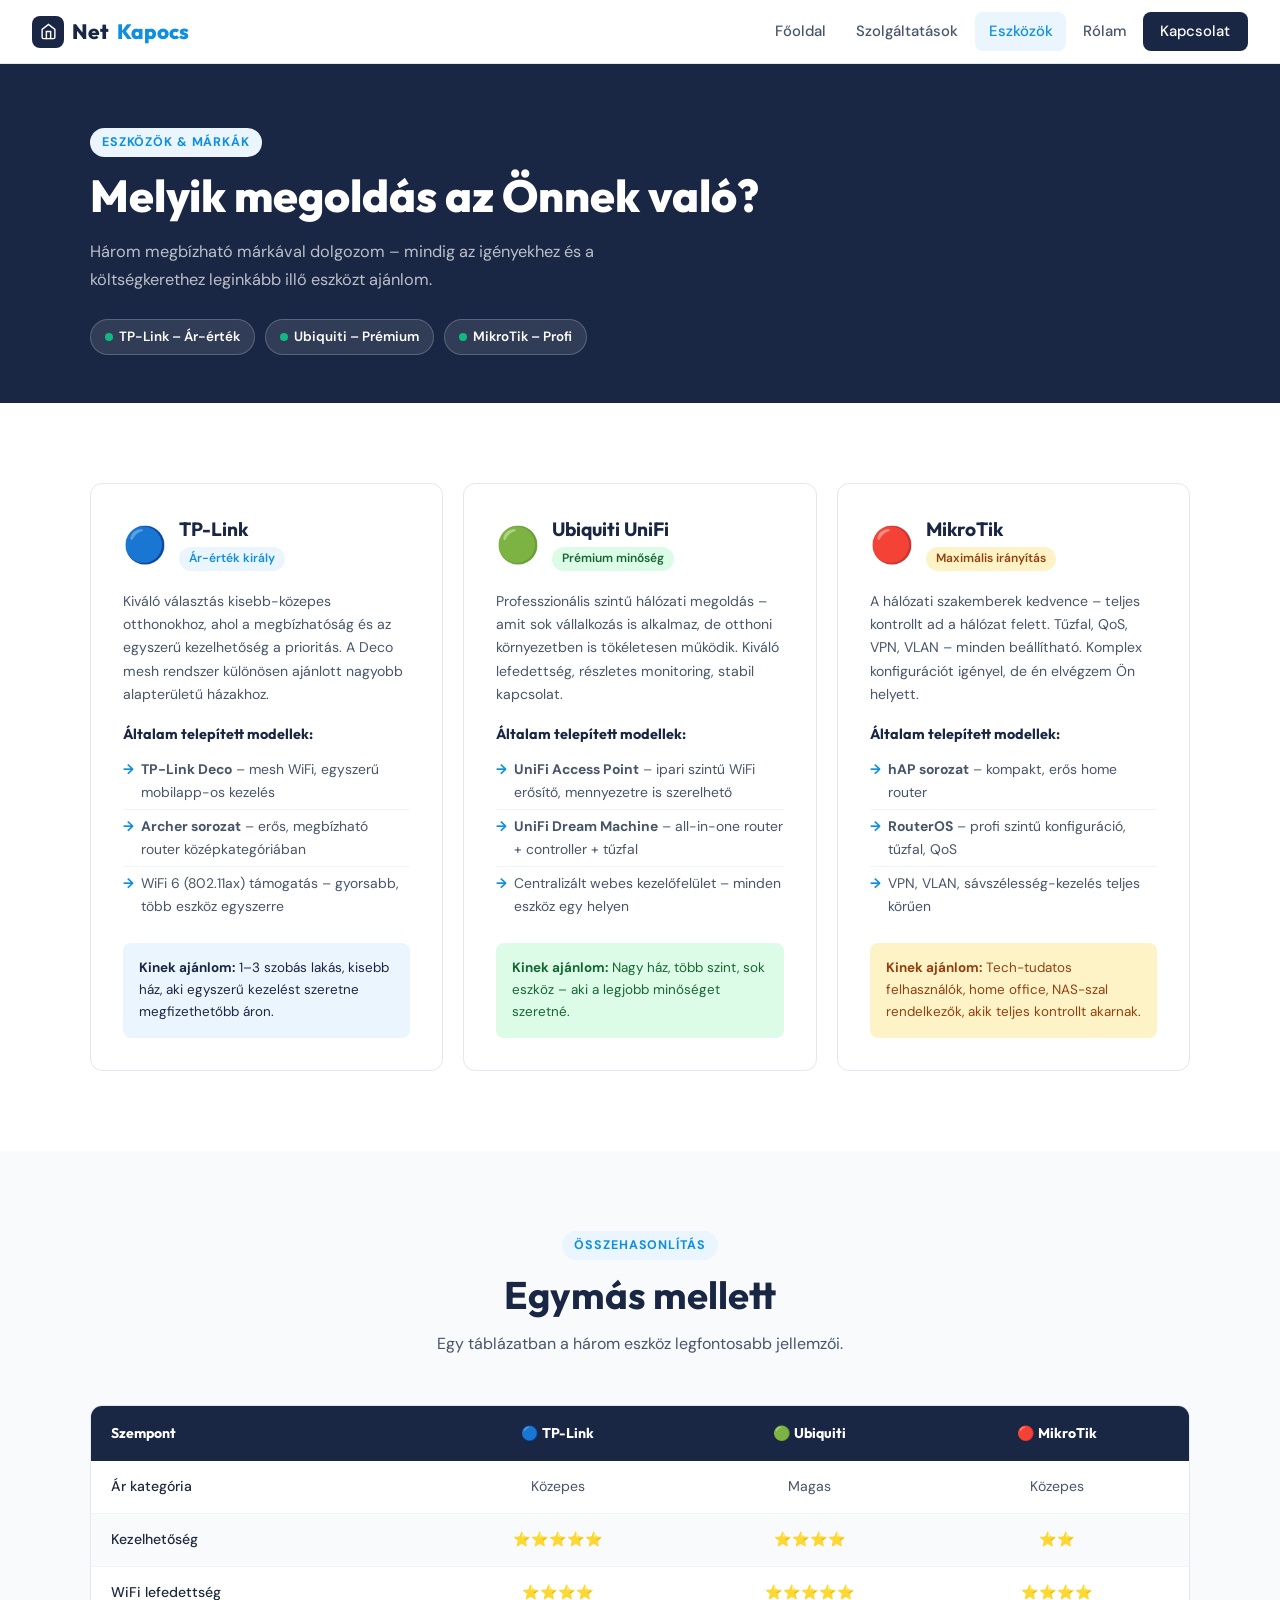
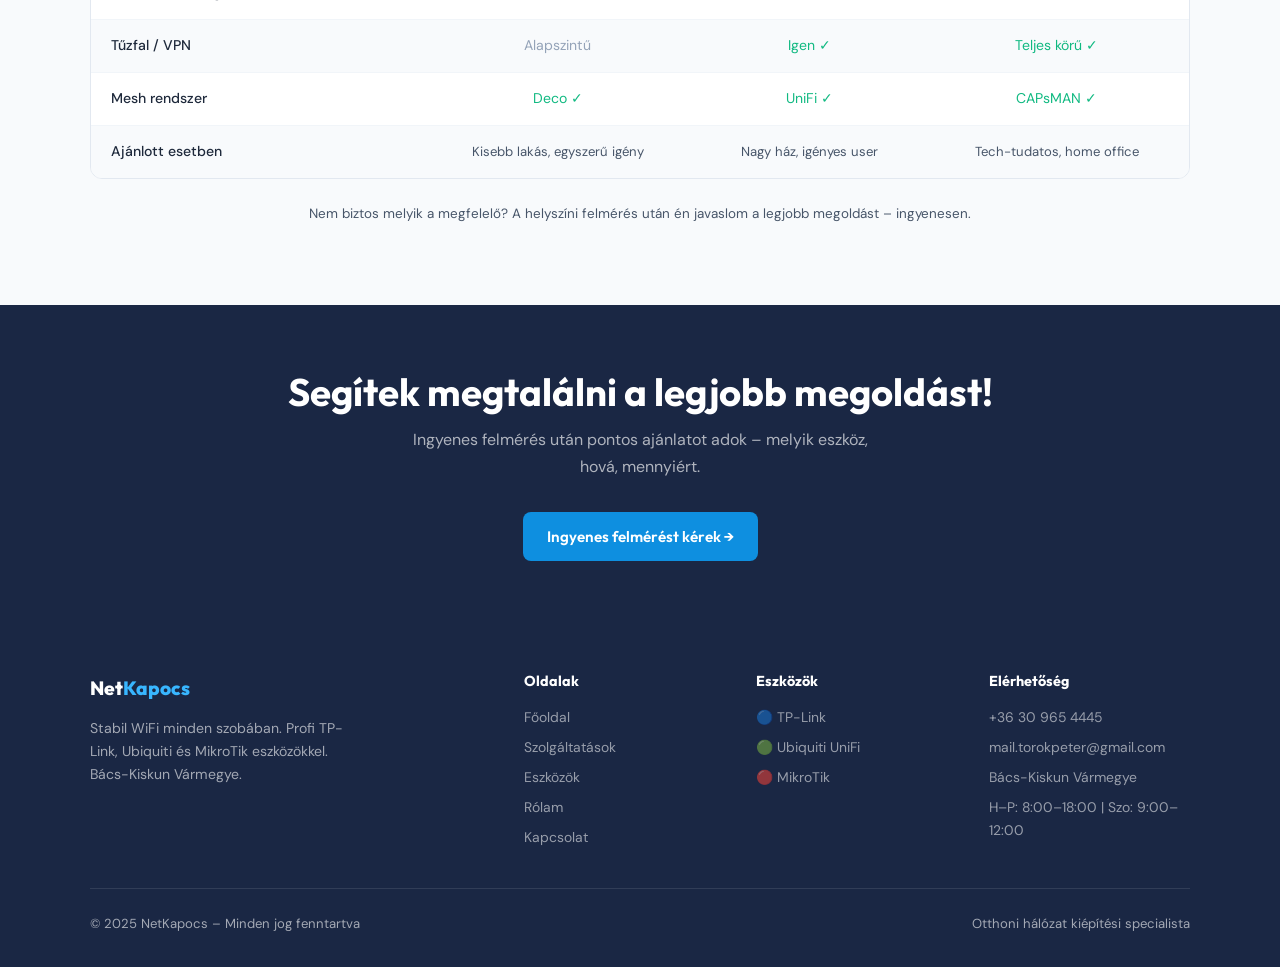
==== commit 8573dbe0: "modified:   eszkozok.html 	modified:   index.html 	modified:   kapcsolat.html 	modified:   rolam.htm" ====
--- a/eszkozok.html
+++ b/eszkozok.html
@@ -337,7 +337,7 @@
       <a href="tel:+36309654445">+36 30 965 4445</a>
       <a href="mailto:mail.torokpeter@gmail.com">mail.torokpeter@gmail.com</a>
       <a>Bács-Kiskun Vármegye</a>
-      <a>H–P: 8:00–18:00</a>
+      <a>H–P: 8:00–18:00 | Szo: 9:00–12:00</a>
     </div>
   </div>
   <div class="footer-bottom">
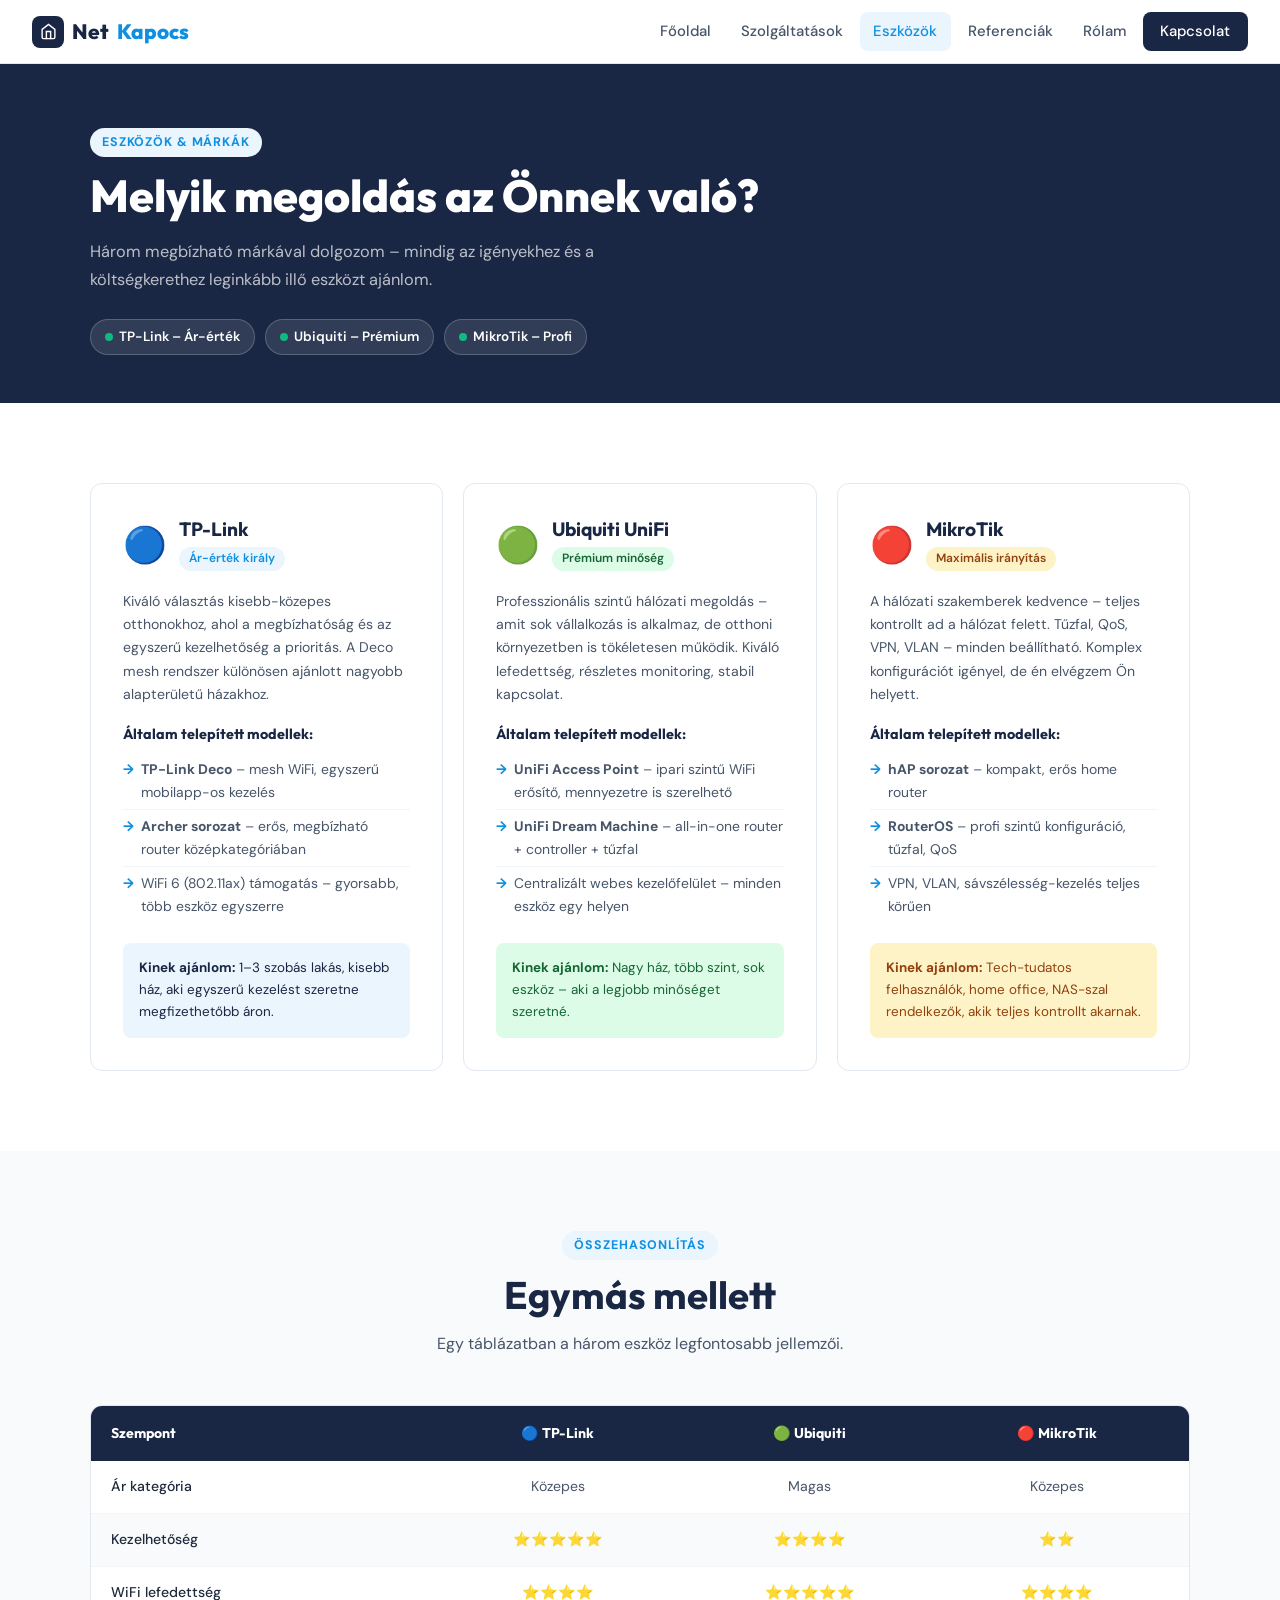
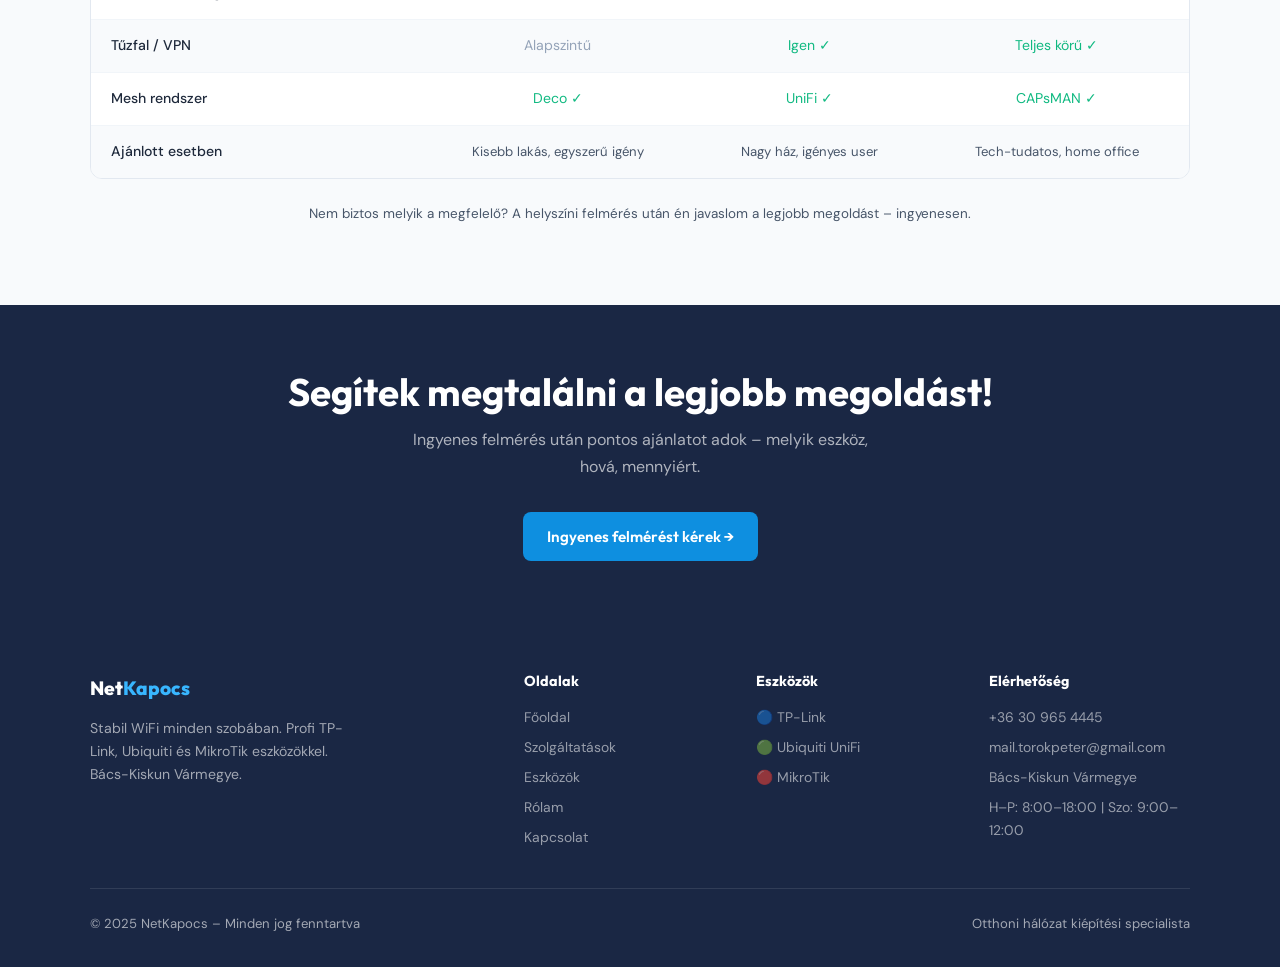
==== commit 423b66bd: "modified:   eszkozok.html 	new file:   image/icon.png 	modified:   index.html 	modified:   kapcsolat" ====
--- a/eszkozok.html
+++ b/eszkozok.html
@@ -7,6 +7,7 @@
 <link rel="preconnect" href="https://fonts.googleapis.com">
 <link href="https://fonts.googleapis.com/css2?family=Outfit:wght@400;500;600;700;800&family=DM+Sans:ital,wght@0,400;0,500;1,400&display=swap" rel="stylesheet">
 <link rel="stylesheet" href="style.css">
+<link rel="icon" type="image/png" href="/image/icon.png">
 </head>
 <body>
 
@@ -22,6 +23,7 @@
     <li><a href="index.html">Főoldal</a></li>
     <li><a href="szolgaltatasok.html">Szolgáltatások</a></li>
     <li><a href="eszkozok.html" class="active">Eszközök</a></li>
+    <li><a href="referenciak.html">Referenciák</a></li>
     <li><a href="rolam.html">Rólam</a></li>
     <li><a href="kapcsolat.html" class="nav-cta">Kapcsolat</a></li>
   </ul>
@@ -29,6 +31,7 @@
     <span></span><span></span><span></span>
   </button>
 </nav>
+
 
 <!-- PAGE HEADER -->
 <div style="background:var(--navy);color:white;padding:4rem 2rem 3rem">
